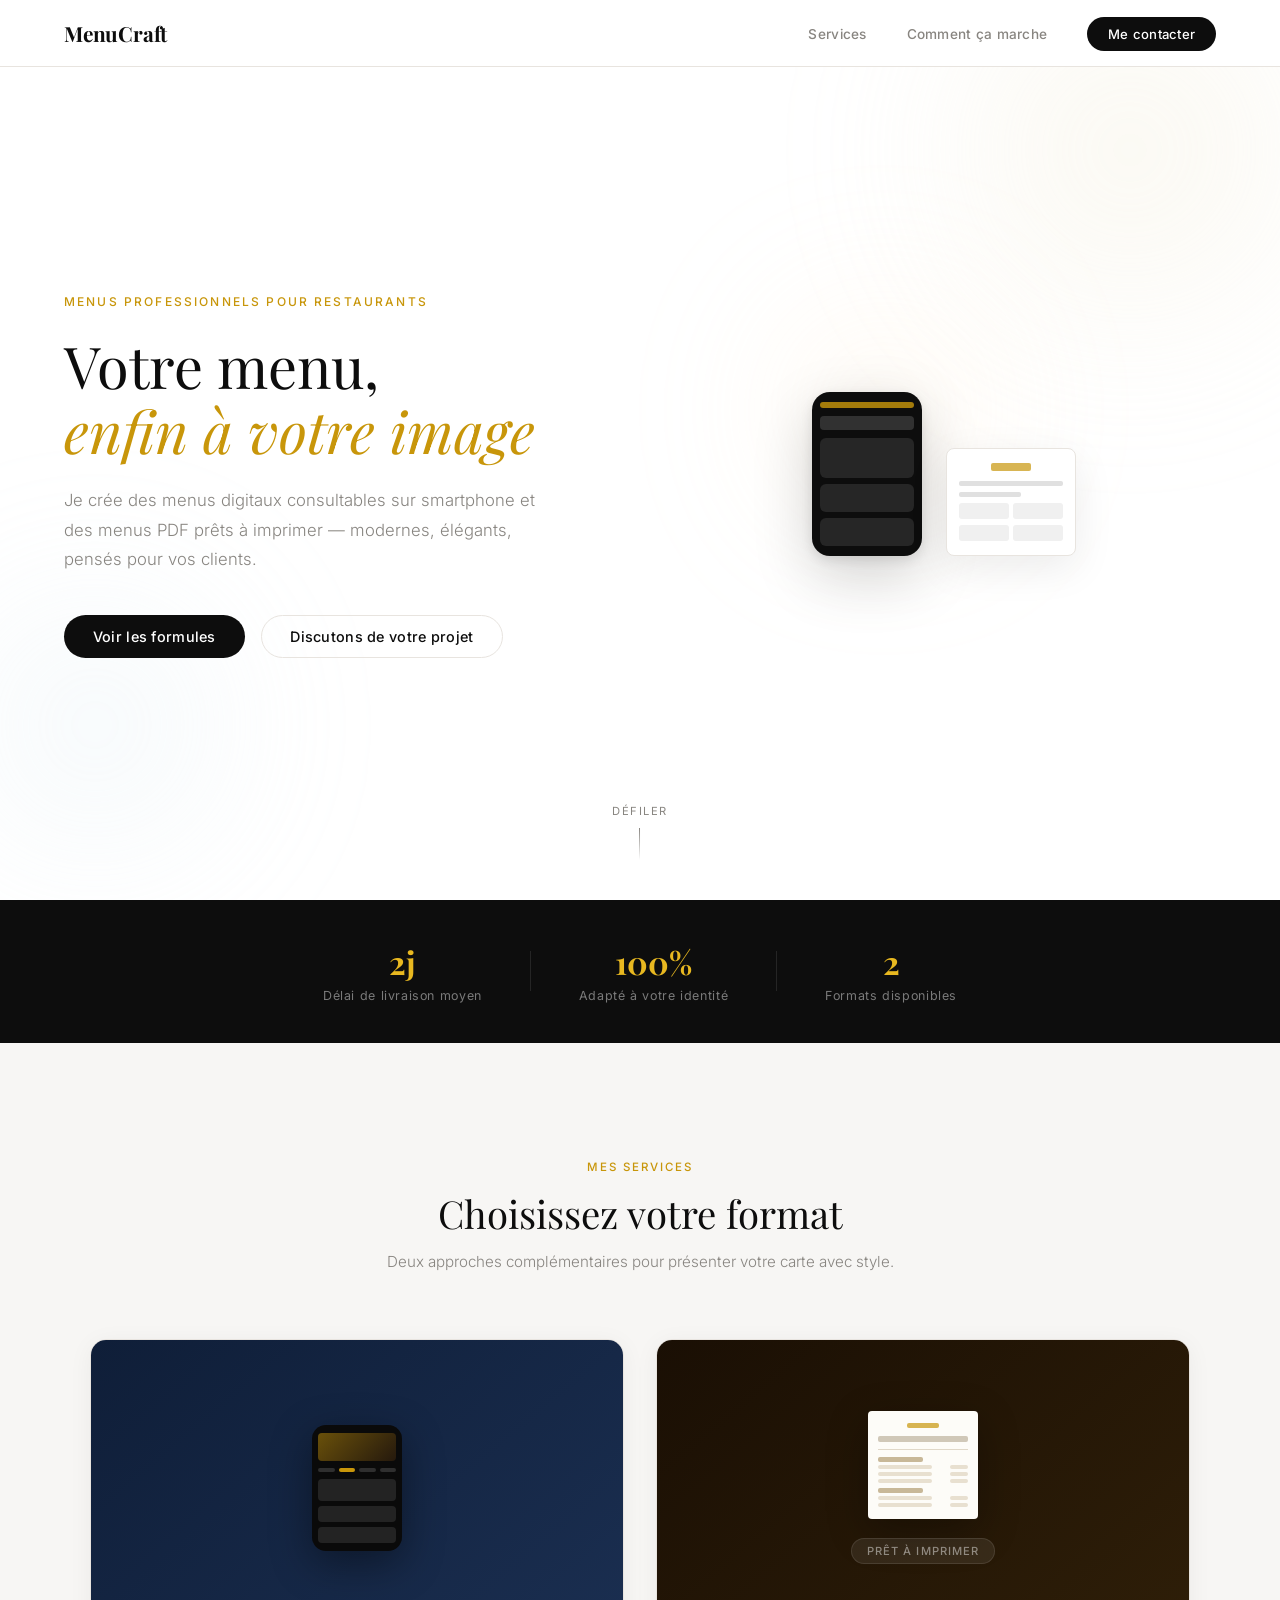
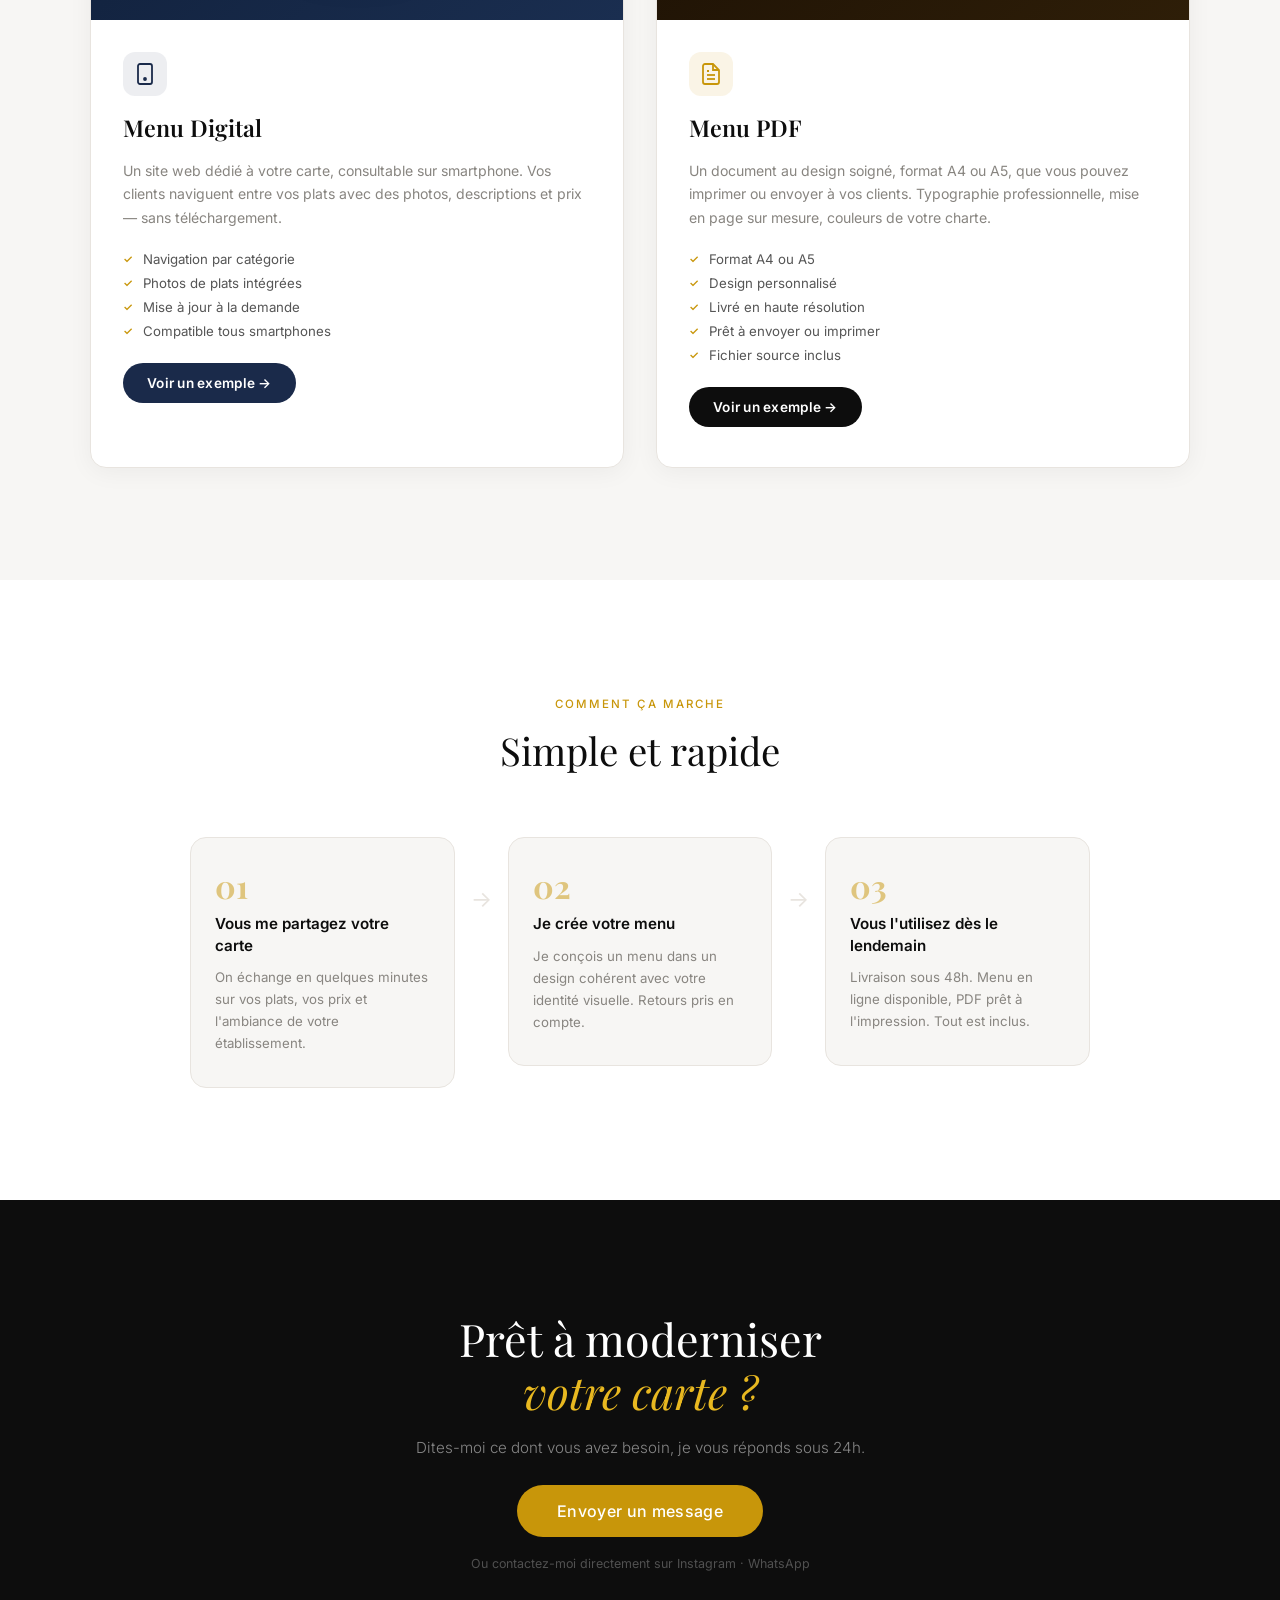
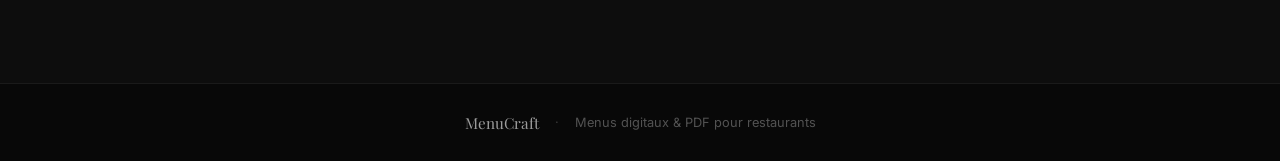
==== index.html @ 7b88ea1e "Add files via upload" ====
<!DOCTYPE html>
<html lang="fr">
<head>
  <meta charset="UTF-8" />
  <meta name="viewport" content="width=device-width, initial-scale=1.0" />
  <title>MenuCraft — Menus digitaux & PDF pour restaurants</title>
  <link rel="preconnect" href="https://fonts.googleapis.com" />
  <link rel="preconnect" href="https://fonts.gstatic.com" crossorigin />
  <link href="https://fonts.googleapis.com/css2?family=Playfair+Display:ital,wght@0,400;0,700;1,400&family=Inter:wght@300;400;500;600&display=swap" rel="stylesheet" />
  <link rel="stylesheet" href="home.css" />
</head>
<body>

  <!-- NAV -->
  <nav class="nav">
    <a href="index.html" class="nav-logo">MenuCraft</a>
    <ul class="nav-links">
      <li><a href="#services">Services</a></li>
      <li><a href="#comment">Comment ça marche</a></li>
      <li><a href="#contact" class="nav-cta">Me contacter</a></li>
    </ul>
  </nav>

  <!-- HERO -->
  <section class="hero">
    <div class="hero-bg">
      <div class="hero-shape s1"></div>
      <div class="hero-shape s2"></div>
      <div class="hero-shape s3"></div>
    </div>
    <div class="hero-inner">
      <div class="hero-text">
        <span class="hero-eyebrow">Menus professionnels pour restaurants</span>
        <h1 class="hero-title">
          Votre menu,<br />
          <em>enfin à votre image</em>
        </h1>
        <p class="hero-desc">
          Je crée des menus digitaux consultables sur smartphone et des menus PDF prêts à imprimer — modernes, élégants, pensés pour vos clients.
        </p>
        <div class="hero-actions">
          <a href="#services" class="btn btn-primary">Voir les formules</a>
          <a href="#contact" class="btn btn-ghost">Discutons de votre projet</a>
        </div>
      </div>
      <div class="hero-mockup">
        <div class="mockup-phone">
          <div class="mockup-screen">
            <div class="ms-bar"></div>
            <div class="ms-title"></div>
            <div class="ms-card"></div>
            <div class="ms-card ms-card--sm"></div>
            <div class="ms-card ms-card--sm"></div>
          </div>
        </div>
        <div class="mockup-paper">
          <div class="mp-logo"></div>
          <div class="mp-line"></div>
          <div class="mp-line mp-line--sm"></div>
          <div class="mp-row">
            <div class="mp-item"></div>
            <div class="mp-item"></div>
          </div>
          <div class="mp-row">
            <div class="mp-item"></div>
            <div class="mp-item"></div>
          </div>
        </div>
      </div>
    </div>
    <div class="hero-scroll">
      <span>Défiler</span>
      <div class="scroll-line"></div>
    </div>
  </section>

  <!-- CHIFFRES -->
  <section class="stats">
    <div class="stats-inner">
      <div class="stat">
        <span class="stat-num">2j</span>
        <span class="stat-label">Délai de livraison moyen</span>
      </div>
      <div class="stat-sep"></div>
      <div class="stat">
        <span class="stat-num">100%</span>
        <span class="stat-label">Adapté à votre identité</span>
      </div>
      <div class="stat-sep"></div>
      <div class="stat">
        <span class="stat-num">2</span>
        <span class="stat-label">Formats disponibles</span>
      </div>
    </div>
  </section>

  <!-- SERVICES -->
  <section class="services" id="services">
    <div class="section-intro">
      <span class="section-tag">Mes services</span>
      <h2 class="section-title">Choisissez votre format</h2>
      <p class="section-sub">Deux approches complémentaires pour présenter votre carte avec style.</p>
    </div>

    <div class="service-cards">

      <!-- DIGITAL -->
      <div class="service-card sc-digital">
        <div class="sc-visual">
          <div class="scv-phone">
            <div class="scv-screen">
              <div class="scv-hero-bar"></div>
              <div class="scv-nav-dots">
                <span></span><span class="active"></span><span></span><span></span>
              </div>
              <div class="scv-dish"></div>
              <div class="scv-dish scv-dish--sm"></div>
              <div class="scv-dish scv-dish--sm"></div>
            </div>
          </div>
        </div>
        <div class="sc-body">
          <div class="sc-icon">
            <svg width="24" height="24" viewBox="0 0 24 24" fill="none" stroke="currentColor" stroke-width="1.8"><rect x="5" y="2" width="14" height="20" rx="2"/><circle cx="12" cy="17" r="1"/></svg>
          </div>
          <h3 class="sc-title">Menu Digital</h3>
          <p class="sc-desc">Un site web dédié à votre carte, consultable sur smartphone. Vos clients naviguent entre vos plats avec des photos, descriptions et prix — sans téléchargement.</p>
          <ul class="sc-features">
            <li>Navigation par catégorie</li>
            <li>Photos de plats intégrées</li>
            <li>Mise à jour à la demande</li>
            <li>Compatible tous smartphones</li>
          </ul>
          <a href="menu-digital.html" class="sc-cta sc-cta--digital">Voir un exemple →</a>
        </div>
      </div>

      <!-- PDF -->
      <div class="service-card sc-pdf">
        <div class="sc-visual">
          <div class="scv-paper">
            <div class="scv-paper-logo"></div>
            <div class="scv-paper-title"></div>
            <div class="scv-paper-line"></div>
            <div class="scv-paper-section">
              <div class="scv-paper-h"></div>
              <div class="scv-paper-row"><span></span><span></span></div>
              <div class="scv-paper-row"><span></span><span></span></div>
              <div class="scv-paper-row"><span></span><span></span></div>
            </div>
            <div class="scv-paper-section">
              <div class="scv-paper-h"></div>
              <div class="scv-paper-row"><span></span><span></span></div>
              <div class="scv-paper-row"><span></span><span></span></div>
            </div>
          </div>
          <div class="sc-tag">Prêt à imprimer</div>
        </div>
        <div class="sc-body">
          <div class="sc-icon">
            <svg width="24" height="24" viewBox="0 0 24 24" fill="none" stroke="currentColor" stroke-width="1.8"><path d="M14 2H6a2 2 0 0 0-2 2v16a2 2 0 0 0 2 2h12a2 2 0 0 0 2-2V8z"/><polyline points="14 2 14 8 20 8"/><line x1="16" y1="13" x2="8" y2="13"/><line x1="16" y1="17" x2="8" y2="17"/><line x1="10" y1="9" x2="8" y2="9"/></svg>
          </div>
          <h3 class="sc-title">Menu PDF</h3>
          <p class="sc-desc">Un document au design soigné, format A4 ou A5, que vous pouvez imprimer ou envoyer à vos clients. Typographie professionnelle, mise en page sur mesure, couleurs de votre charte.</p>
          <ul class="sc-features">
            <li>Format A4 ou A5</li>
            <li>Design personnalisé</li>
            <li>Livré en haute résolution</li>
            <li>Prêt à envoyer ou imprimer</li>
            <li>Fichier source inclus</li>
          </ul>
          <a href="menu-pdf.html" class="sc-cta sc-cta--pdf">Voir un exemple →</a>
        </div>
      </div>

    </div>
  </section>

  <!-- PROCESS -->
  <section class="process" id="comment">
    <div class="section-intro">
      <span class="section-tag">Comment ça marche</span>
      <h2 class="section-title">Simple et rapide</h2>
    </div>
    <div class="steps">
      <div class="step">
        <div class="step-num">01</div>
        <h4 class="step-title">Vous me partagez votre carte</h4>
        <p class="step-desc">On échange en quelques minutes sur vos plats, vos prix et l'ambiance de votre établissement.</p>
      </div>
      <div class="step-arrow">→</div>
      <div class="step">
        <div class="step-num">02</div>
        <h4 class="step-title">Je crée votre menu</h4>
        <p class="step-desc">Je conçois un menu dans un design cohérent avec votre identité visuelle. Retours pris en compte.</p>
      </div>
      <div class="step-arrow">→</div>
      <div class="step">
        <div class="step-num">03</div>
        <h4 class="step-title">Vous l'utilisez dès le lendemain</h4>
        <p class="step-desc">Livraison sous 48h. Menu en ligne disponible, PDF prêt à l'impression. Tout est inclus.</p>
      </div>
    </div>
  </section>

  <!-- CTA FINAL -->
  <section class="cta-section" id="contact">
    <div class="cta-inner">
      <h2 class="cta-title">Prêt à moderniser<br /><em>votre carte ?</em></h2>
      <p class="cta-sub">Dites-moi ce dont vous avez besoin, je vous réponds sous 24h.</p>
      <a href="mailto:votre@email.com" class="btn btn-primary btn-large">Envoyer un message</a>
      <p class="cta-note">Ou contactez-moi directement sur Instagram · WhatsApp</p>
    </div>
  </section>

  <!-- FOOTER -->
  <footer class="footer">
    <div class="footer-inner">
      <span class="footer-brand">MenuCraft</span>
      <span class="footer-sep">·</span>
      <span class="footer-copy">Menus digitaux & PDF pour restaurants</span>
    </div>
  </footer>

</body>
</html>
---- home.css ----
/* ===== RESET & BASE ===== */
*, *::before, *::after { box-sizing: border-box; margin: 0; padding: 0; }

:root {
  --black:   #0d0d0d;
  --white:   #ffffff;
  --off-w:   #f7f6f4;
  --gold:    #c8960a;
  --gold-lt: #e8b820;
  --muted:   #888580;
  --border:  #e8e4df;
  --digital: #1a2a4a;
  --pdf:     #2a1a0a;
  --font-serif: 'Playfair Display', Georgia, serif;
  --font-sans:  'Inter', system-ui, sans-serif;
  --radius: 16px;
}

html { scroll-behavior: smooth; }
body { font-family: var(--font-sans); background: var(--white); color: var(--black); overflow-x: hidden; }
a { text-decoration: none; color: inherit; }

/* ===== NAV ===== */
.nav {
  position: fixed; top: 0; left: 0; right: 0; z-index: 200;
  display: flex; align-items: center; justify-content: space-between;
  padding: 1.2rem 4rem;
  background: rgba(255,255,255,.92);
  backdrop-filter: blur(12px);
  border-bottom: 1px solid var(--border);
}

.nav-logo {
  font-family: var(--font-serif);
  font-size: 1.3rem;
  font-weight: 700;
  color: var(--black);
  letter-spacing: -.01em;
}

.nav-links {
  list-style: none;
  display: flex;
  align-items: center;
  gap: 2.5rem;
}

.nav-links a {
  font-size: .85rem;
  font-weight: 500;
  color: var(--muted);
  letter-spacing: .02em;
  transition: color .2s;
}
.nav-links a:hover { color: var(--black); }

.nav-cta {
  background: var(--black) !important;
  color: var(--white) !important;
  padding: .55rem 1.3rem;
  border-radius: 100px;
  font-size: .82rem !important;
  transition: opacity .2s !important;
}
.nav-cta:hover { opacity: .8; }

/* ===== BUTTONS ===== */
.btn {
  display: inline-flex;
  align-items: center;
  gap: .5rem;
  font-size: .9rem;
  font-weight: 500;
  letter-spacing: .02em;
  border-radius: 100px;
  padding: .75rem 1.8rem;
  cursor: pointer;
  transition: all .22s;
  border: none;
}
.btn-primary {
  background: var(--black);
  color: var(--white);
}
.btn-primary:hover { background: #333; }
.btn-ghost {
  background: transparent;
  color: var(--black);
  border: 1.5px solid var(--border);
}
.btn-ghost:hover { border-color: var(--black); }
.btn-large { font-size: 1rem; padding: 1rem 2.5rem; }

/* ===== HERO ===== */
.hero {
  min-height: 100vh;
  position: relative;
  display: flex;
  flex-direction: column;
  align-items: center;
  justify-content: center;
  padding: 8rem 4rem 5rem;
  overflow: hidden;
}

.hero-bg { position: absolute; inset: 0; pointer-events: none; }
.hero-shape {
  position: absolute;
  border-radius: 50%;
  filter: blur(80px);
  opacity: .35;
}
.s1 { width: 500px; height: 500px; top: -100px; right: -100px; background: radial-gradient(circle, #f0e8d0, transparent 70%); }
.s2 { width: 350px; height: 350px; bottom: 0; left: -80px; background: radial-gradient(circle, #d8e8f0, transparent 70%); }
.s3 { width: 280px; height: 280px; top: 30%; right: 20%; background: radial-gradient(circle, #ffe8c8, transparent 70%); }

.hero-inner {
  position: relative;
  max-width: 1200px;
  width: 100%;
  display: grid;
  grid-template-columns: 1fr 1fr;
  gap: 4rem;
  align-items: center;
}

.hero-eyebrow {
  display: inline-block;
  font-size: .75rem;
  font-weight: 500;
  letter-spacing: .18em;
  text-transform: uppercase;
  color: var(--gold);
  margin-bottom: 1.5rem;
}

.hero-title {
  font-family: var(--font-serif);
  font-size: clamp(2.8rem, 4.5vw, 4.2rem);
  font-weight: 400;
  line-height: 1.12;
  color: var(--black);
  margin-bottom: 1.5rem;
}
.hero-title em { font-style: italic; color: var(--gold); }

.hero-desc {
  font-size: 1.05rem;
  font-weight: 300;
  line-height: 1.75;
  color: var(--muted);
  max-width: 480px;
  margin-bottom: 2.5rem;
}

.hero-actions { display: flex; gap: 1rem; flex-wrap: wrap; }

/* Mockup */
.hero-mockup {
  display: flex;
  align-items: flex-end;
  justify-content: center;
  gap: 1.5rem;
}

.mockup-phone {
  width: 110px;
  background: var(--black);
  border-radius: 18px;
  padding: 10px 8px;
  box-shadow: 0 20px 60px rgba(0,0,0,.18), 0 4px 12px rgba(0,0,0,.1);
}
.mockup-screen { display: flex; flex-direction: column; gap: 6px; }
.ms-bar { height: 6px; background: var(--gold); border-radius: 3px; opacity: .8; }
.ms-title { height: 14px; background: rgba(255,255,255,.15); border-radius: 4px; margin: 2px 0; }
.ms-card { height: 40px; background: rgba(255,255,255,.1); border-radius: 6px; }
.ms-card--sm { height: 28px; }

.mockup-paper {
  width: 130px;
  background: var(--white);
  border: 1px solid var(--border);
  border-radius: 8px;
  padding: 14px 12px;
  display: flex;
  flex-direction: column;
  gap: 6px;
  box-shadow: 0 12px 40px rgba(0,0,0,.08);
}
.mp-logo { width: 40px; height: 8px; background: var(--gold); border-radius: 2px; margin: 0 auto 4px; opacity: .7; }
.mp-line { height: 5px; background: #e0e0e0; border-radius: 2px; }
.mp-line--sm { width: 60%; }
.mp-row { display: flex; gap: 4px; }
.mp-item { flex: 1; height: 16px; background: #f0f0f0; border-radius: 3px; }

.hero-scroll {
  position: absolute;
  bottom: 2.5rem;
  left: 50%;
  transform: translateX(-50%);
  display: flex;
  flex-direction: column;
  align-items: center;
  gap: .6rem;
  font-size: .7rem;
  letter-spacing: .14em;
  text-transform: uppercase;
  color: var(--muted);
}
.scroll-line { width: 1px; height: 32px; background: linear-gradient(to bottom, var(--muted), transparent); }

/* ===== STATS ===== */
.stats {
  background: var(--black);
  padding: 2.5rem 4rem;
}
.stats-inner {
  max-width: 800px;
  margin: 0 auto;
  display: flex;
  align-items: center;
  justify-content: center;
  gap: 3rem;
}
.stat { text-align: center; }
.stat-num {
  display: block;
  font-family: var(--font-serif);
  font-size: 2rem;
  font-weight: 700;
  color: var(--gold-lt);
}
.stat-label {
  font-size: .78rem;
  font-weight: 400;
  letter-spacing: .05em;
  color: rgba(255,255,255,.45);
  margin-top: .3rem;
  display: block;
}
.stat-sep { width: 1px; height: 40px; background: rgba(255,255,255,.1); }

/* ===== SECTION INTRO ===== */
.section-tag {
  display: inline-block;
  font-size: .72rem;
  font-weight: 500;
  letter-spacing: .18em;
  text-transform: uppercase;
  color: var(--gold);
  margin-bottom: 1rem;
}
.section-title {
  font-family: var(--font-serif);
  font-size: clamp(1.8rem, 3vw, 2.6rem);
  font-weight: 400;
  line-height: 1.2;
  margin-bottom: .8rem;
}
.section-sub {
  font-size: .95rem;
  font-weight: 300;
  color: var(--muted);
  line-height: 1.7;
}

/* ===== SERVICES ===== */
.services {
  padding: 7rem 4rem;
  background: var(--off-w);
}
.section-intro {
  text-align: center;
  max-width: 560px;
  margin: 0 auto 4rem;
}

.service-cards {
  max-width: 1100px;
  margin: 0 auto;
  display: grid;
  grid-template-columns: 1fr 1fr;
  gap: 2rem;
}

.service-card {
  background: var(--white);
  border-radius: var(--radius);
  overflow: hidden;
  border: 1px solid var(--border);
  display: flex;
  flex-direction: column;
  box-shadow: 0 4px 24px rgba(0,0,0,.05);
  transition: transform .28s, box-shadow .28s;
}
.service-card:hover {
  transform: translateY(-6px);
  box-shadow: 0 16px 48px rgba(0,0,0,.1);
}

/* SC visual zone */
.sc-visual {
  padding: 3rem 2.5rem 2rem;
  height: 280px;
  display: flex;
  flex-direction: column;
  align-items: center;
  justify-content: center;
  gap: 1.2rem;
  position: relative;
}

.sc-digital .sc-visual { background: linear-gradient(140deg, #0f1e38 0%, #1a2e50 100%); }
.sc-pdf    .sc-visual { background: linear-gradient(140deg, #1a0f04 0%, #2e1e08 100%); }

.sc-tag {
  font-size: .7rem;
  font-weight: 500;
  letter-spacing: .1em;
  text-transform: uppercase;
  color: rgba(255,255,255,.45);
  background: rgba(255,255,255,.08);
  border: 1px solid rgba(255,255,255,.1);
  border-radius: 100px;
  padding: .3rem .9rem;
}

/* Phone mockup inside card */
.scv-phone {
  width: 90px;
  background: #0a0a0a;
  border-radius: 14px;
  padding: 8px 6px;
  box-shadow: 0 12px 40px rgba(0,0,0,.4);
}
.scv-screen { display: flex; flex-direction: column; gap: 5px; }
.scv-hero-bar { height: 28px; background: linear-gradient(135deg, rgba(200,150,10,.5), rgba(100,60,20,.3)); border-radius: 4px; }
.scv-nav-dots {
  display: flex; gap: 4px; padding: 2px 0;
}
.scv-nav-dots span {
  flex: 1; height: 4px; border-radius: 2px;
  background: rgba(255,255,255,.15);
}
.scv-nav-dots span.active { background: var(--gold); }
.scv-dish { height: 22px; background: rgba(255,255,255,.1); border-radius: 4px; }
.scv-dish--sm { height: 16px; }

/* Paper mockup inside card */
.scv-paper {
  width: 110px;
  background: #fdfcf8;
  border-radius: 4px;
  padding: 12px 10px;
  display: flex;
  flex-direction: column;
  gap: 5px;
  box-shadow: 0 12px 40px rgba(0,0,0,.3);
}
.scv-paper-logo { width: 32px; height: 5px; background: var(--gold); border-radius: 2px; margin: 0 auto 3px; opacity: .7; }
.scv-paper-title { height: 6px; background: #d0c8b8; border-radius: 2px; }
.scv-paper-line { height: 1px; background: #e0d8c8; margin: 2px 0; }
.scv-paper-section { display: flex; flex-direction: column; gap: 3px; }
.scv-paper-h { height: 5px; width: 50%; background: #c8b898; border-radius: 2px; }
.scv-paper-row {
  display: flex;
  justify-content: space-between;
}
.scv-paper-row span {
  display: block;
  height: 4px;
  border-radius: 2px;
  background: #e8e0d0;
}
.scv-paper-row span:first-child { width: 60%; }
.scv-paper-row span:last-child { width: 20%; }

/* SC body */
.sc-body { padding: 2rem 2rem 2.5rem; display: flex; flex-direction: column; gap: 1rem; flex: 1; }

.sc-icon {
  width: 44px; height: 44px;
  border-radius: 12px;
  display: flex; align-items: center; justify-content: center;
}
.sc-digital .sc-icon { background: rgba(26,42,74,.08); color: var(--digital); }
.sc-pdf    .sc-icon { background: rgba(200,150,10,.1); color: var(--gold); }

.sc-title {
  font-family: var(--font-serif);
  font-size: 1.45rem;
  font-weight: 600;
}

.sc-desc {
  font-size: .88rem;
  line-height: 1.7;
  color: var(--muted);
}

.sc-features {
  list-style: none;
  display: flex;
  flex-direction: column;
  gap: .5rem;
  margin-top: .3rem;
}
.sc-features li {
  font-size: .83rem;
  color: #555;
  display: flex;
  align-items: center;
  gap: .6rem;
}
.sc-features li::before {
  content: '✓';
  font-size: .7rem;
  font-weight: 600;
  color: var(--gold);
  flex-shrink: 0;
}

.sc-cta {
  display: inline-flex;
  align-items: center;
  font-size: .85rem;
  font-weight: 600;
  letter-spacing: .02em;
  padding: .75rem 1.5rem;
  border-radius: 100px;
  margin-top: .5rem;
  align-self: flex-start;
  transition: all .22s;
}
.sc-cta--digital {
  background: var(--digital);
  color: var(--white);
}
.sc-cta--digital:hover { background: #2a3a5a; }
.sc-cta--pdf {
  background: var(--black);
  color: var(--white);
}
.sc-cta--pdf:hover { background: #333; }

/* ===== PROCESS ===== */
.process {
  padding: 7rem 4rem;
  background: var(--white);
}
.process .section-intro { text-align: center; max-width: 500px; margin: 0 auto 4rem; }

.steps {
  max-width: 900px;
  margin: 0 auto;
  display: flex;
  align-items: flex-start;
  gap: 1rem;
}

.step {
  flex: 1;
  display: flex;
  flex-direction: column;
  gap: .7rem;
  padding: 2rem 1.5rem;
  border-radius: var(--radius);
  background: var(--off-w);
  border: 1px solid var(--border);
}

.step-num {
  font-family: var(--font-serif);
  font-size: 2rem;
  font-weight: 700;
  color: var(--gold);
  opacity: .5;
  line-height: 1;
}
.step-title {
  font-size: .95rem;
  font-weight: 600;
  line-height: 1.4;
}
.step-desc {
  font-size: .83rem;
  line-height: 1.65;
  color: var(--muted);
}

.step-arrow {
  flex-shrink: 0;
  font-size: 1.4rem;
  color: var(--border);
  margin-top: 3rem;
}

/* ===== CTA SECTION ===== */
.cta-section {
  background: var(--black);
  padding: 7rem 4rem;
  text-align: center;
}
.cta-inner { max-width: 600px; margin: 0 auto; display: flex; flex-direction: column; align-items: center; gap: 1.2rem; }
.cta-title {
  font-family: var(--font-serif);
  font-size: clamp(2rem, 3.5vw, 3rem);
  font-weight: 400;
  color: var(--white);
  line-height: 1.2;
}
.cta-title em { font-style: italic; color: var(--gold-lt); }
.cta-sub { font-size: .95rem; font-weight: 300; color: rgba(255,255,255,.5); }
.cta-section .btn-primary { background: var(--gold); margin-top: .5rem; }
.cta-section .btn-primary:hover { background: var(--gold-lt); }
.cta-note { font-size: .78rem; color: rgba(255,255,255,.28); }

/* ===== FOOTER ===== */
.footer {
  background: #080808;
  padding: 1.8rem 4rem;
  border-top: 1px solid #1a1a1a;
}
.footer-inner {
  max-width: 1200px;
  margin: 0 auto;
  display: flex;
  align-items: center;
  justify-content: center;
  gap: 1rem;
  font-size: .8rem;
}
.footer-brand { font-family: var(--font-serif); font-size: .95rem; color: rgba(255,255,255,.6); }
.footer-sep { color: rgba(255,255,255,.2); }
.footer-copy { color: rgba(255,255,255,.3); }

/* ===== RESPONSIVE ===== */
@media (max-width: 900px) {
  .nav { padding: 1rem 1.5rem; }
  .nav-links { gap: 1.5rem; }
  .hero { padding: 6rem 1.5rem 4rem; }
  .hero-inner { grid-template-columns: 1fr; text-align: center; gap: 3rem; }
  .hero-desc { margin: 0 auto 2rem; }
  .hero-actions { justify-content: center; }
  .stats { padding: 2rem 1.5rem; }
  .stats-inner { gap: 2rem; }
  .services, .process { padding: 5rem 1.5rem; }
  .service-cards { grid-template-columns: 1fr; max-width: 500px; }
  .steps { flex-direction: column; }
  .step-arrow { display: none; }
  .cta-section { padding: 5rem 1.5rem; }
  .footer { padding: 1.5rem; }
}
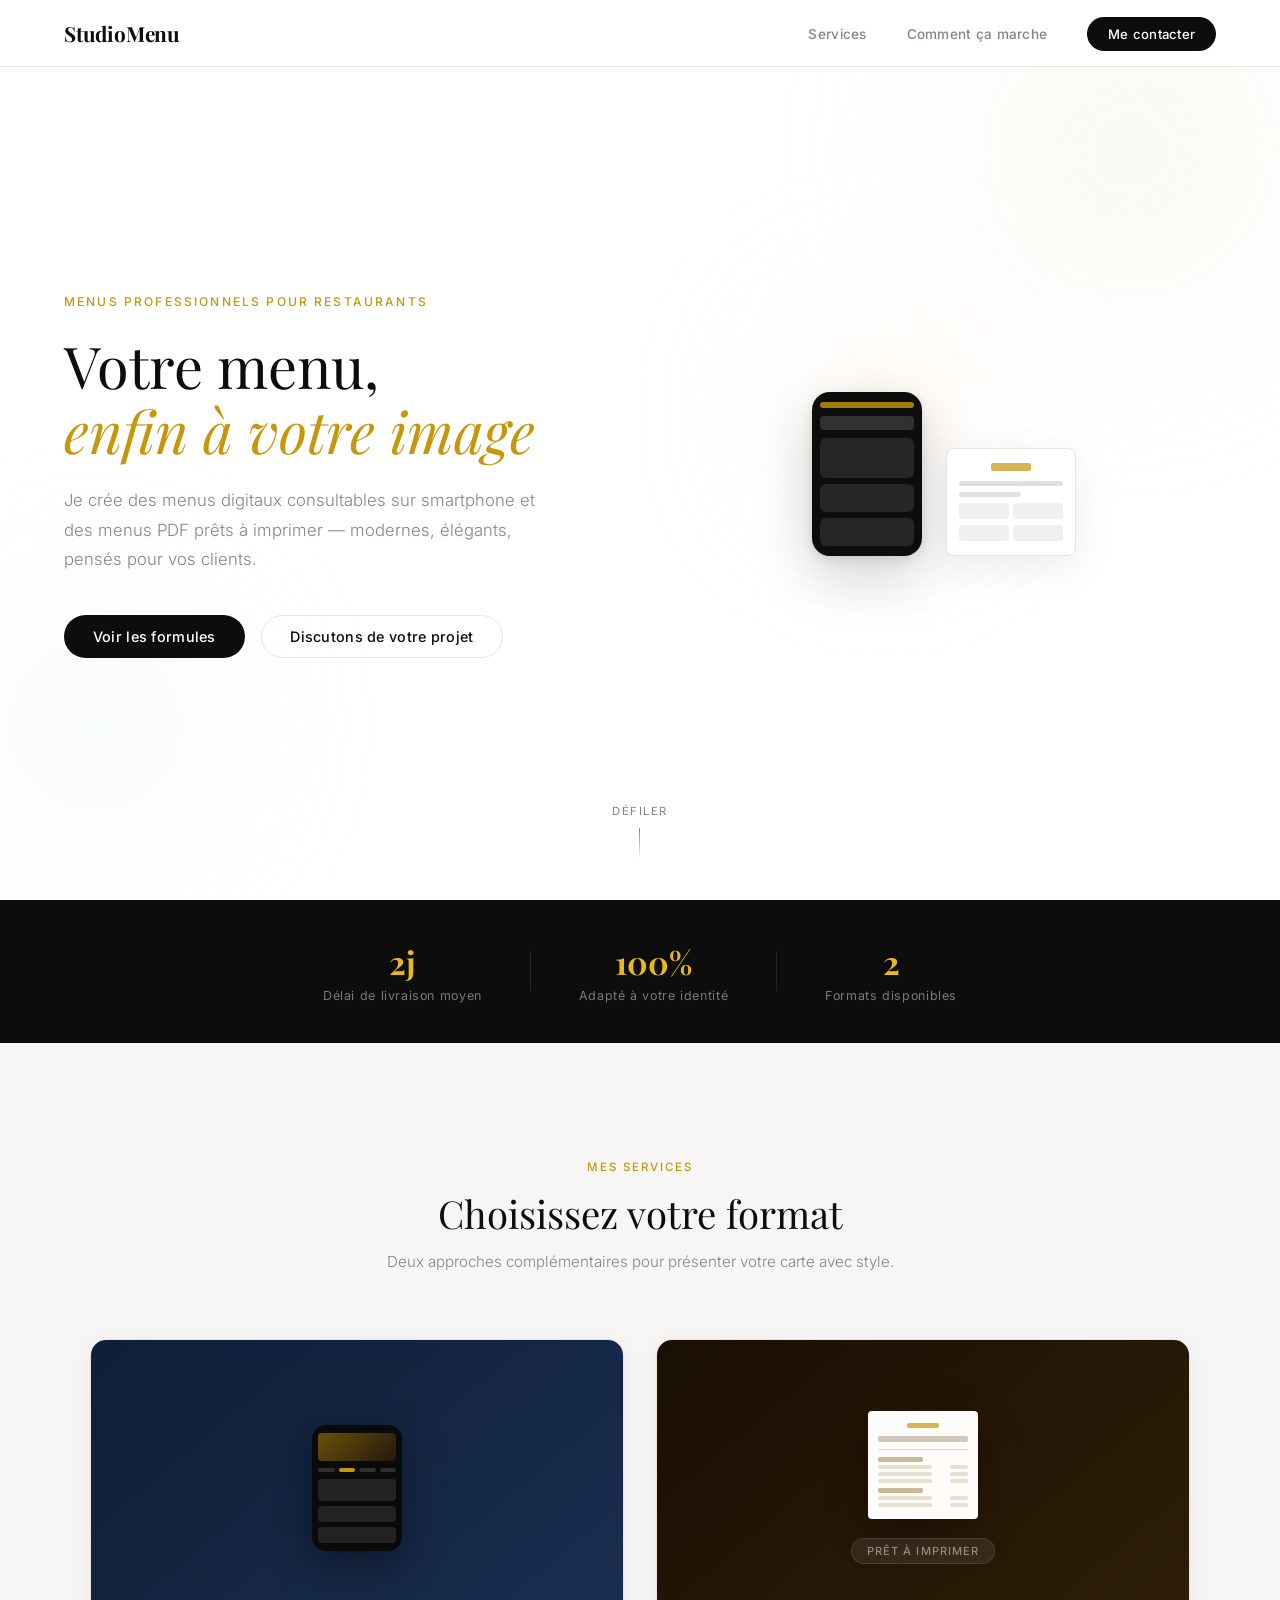
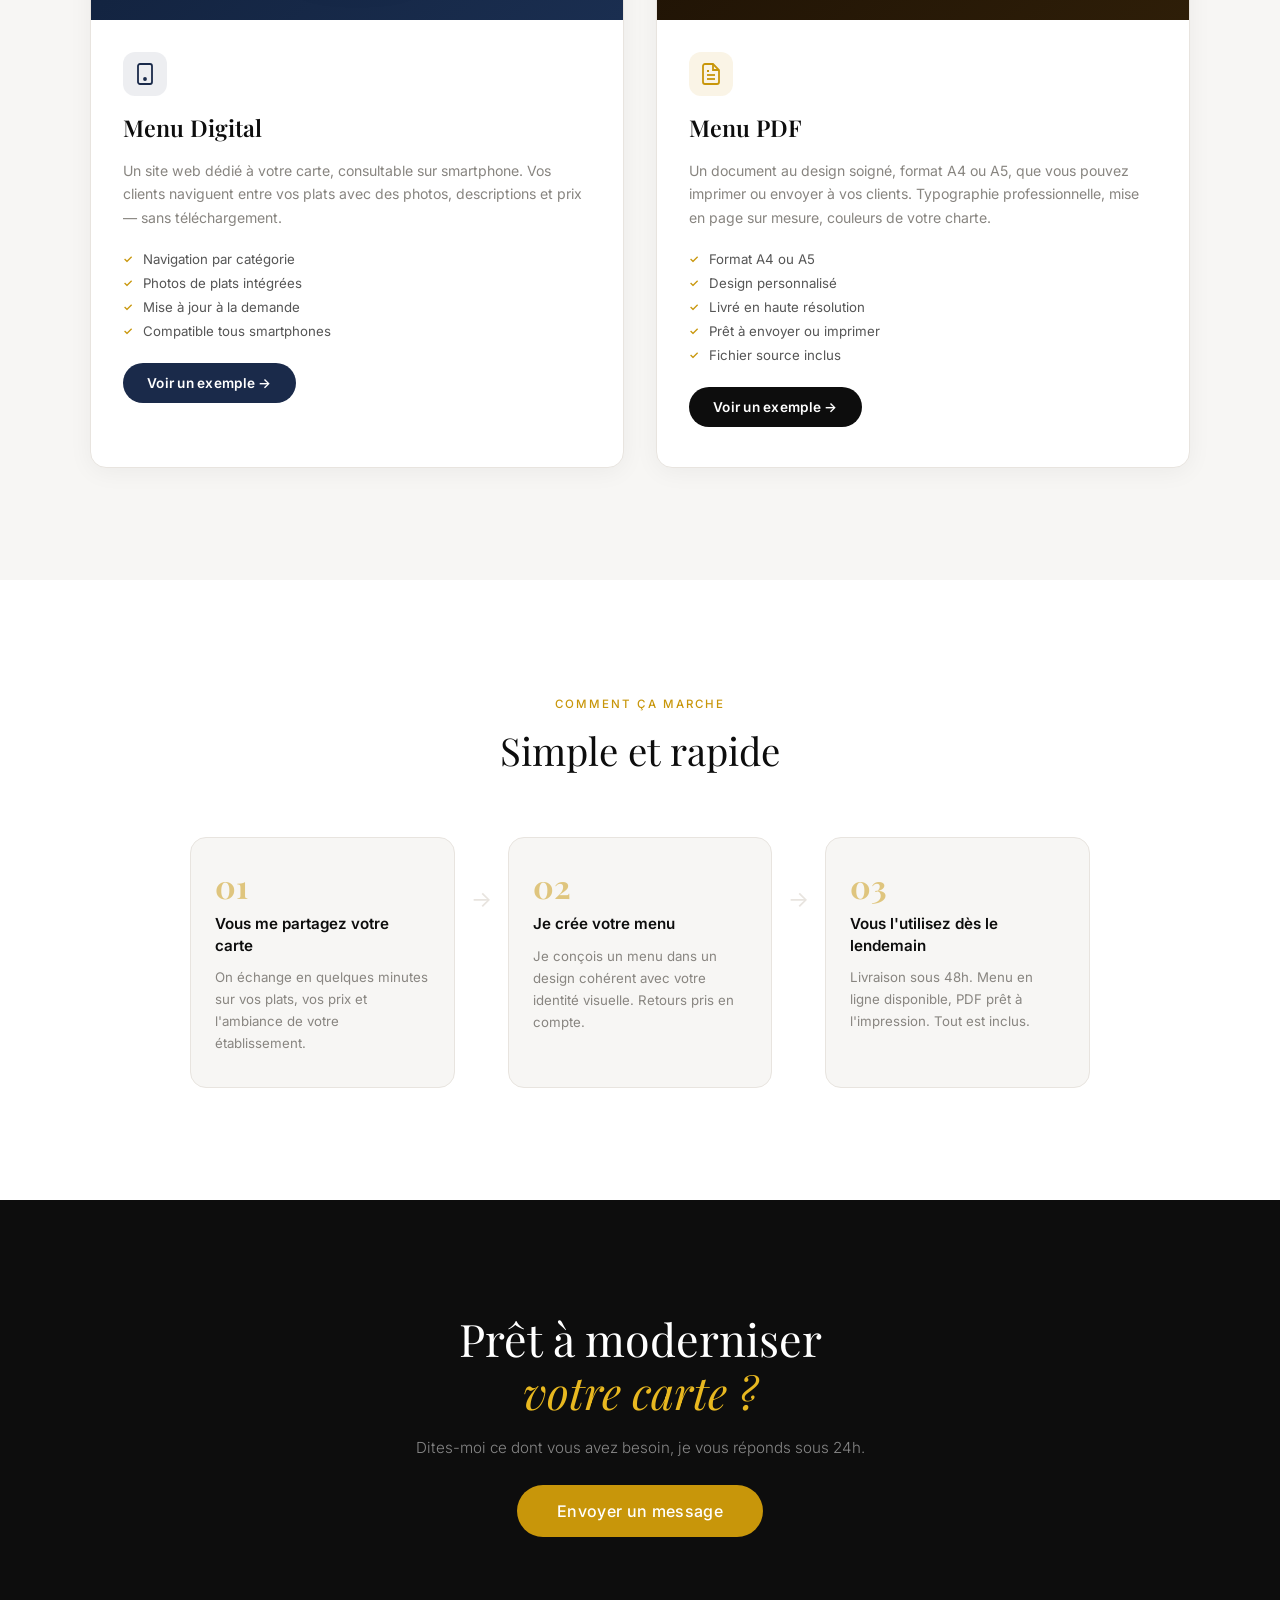
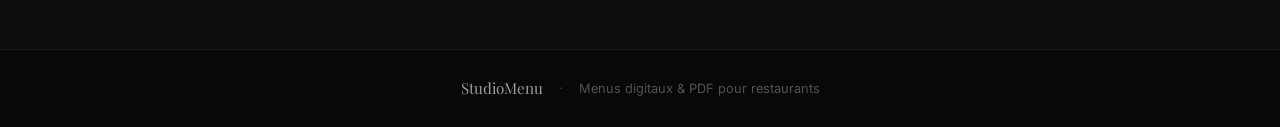
==== commit fcbf5a4f: "Add files via upload" ====
--- a/index.html
+++ b/index.html
@@ -3,7 +3,7 @@
 <head>
   <meta charset="UTF-8" />
   <meta name="viewport" content="width=device-width, initial-scale=1.0" />
-  <title>MenuCraft — Menus digitaux & PDF pour restaurants</title>
+  <title>StudioMenu — Menus digitaux & PDF pour restaurants</title>
   <link rel="preconnect" href="https://fonts.googleapis.com" />
   <link rel="preconnect" href="https://fonts.gstatic.com" crossorigin />
   <link href="https://fonts.googleapis.com/css2?family=Playfair+Display:ital,wght@0,400;0,700;1,400&family=Inter:wght@300;400;500;600&display=swap" rel="stylesheet" />
@@ -13,7 +13,7 @@
 
   <!-- NAV -->
   <nav class="nav">
-    <a href="index.html" class="nav-logo">MenuCraft</a>
+    <a href="index.html" class="nav-logo">StudioMenu</a>
     <ul class="nav-links">
       <li><a href="#services">Services</a></li>
       <li><a href="#comment">Comment ça marche</a></li>
@@ -209,14 +209,13 @@
       <h2 class="cta-title">Prêt à moderniser<br /><em>votre carte ?</em></h2>
       <p class="cta-sub">Dites-moi ce dont vous avez besoin, je vous réponds sous 24h.</p>
       <a href="mailto:votre@email.com" class="btn btn-primary btn-large">Envoyer un message</a>
-      <p class="cta-note">Ou contactez-moi directement sur Instagram · WhatsApp</p>
     </div>
   </section>
 
   <!-- FOOTER -->
   <footer class="footer">
     <div class="footer-inner">
-      <span class="footer-brand">MenuCraft</span>
+      <span class="footer-brand">StudioMenu</span>
       <span class="footer-sep">·</span>
       <span class="footer-copy">Menus digitaux & PDF pour restaurants</span>
     </div>
--- a/home.css
+++ b/home.css
@@ -454,7 +454,7 @@
   max-width: 900px;
   margin: 0 auto;
   display: flex;
-  align-items: flex-start;
+  align-items: stretch;
   gap: 1rem;
 }
 
